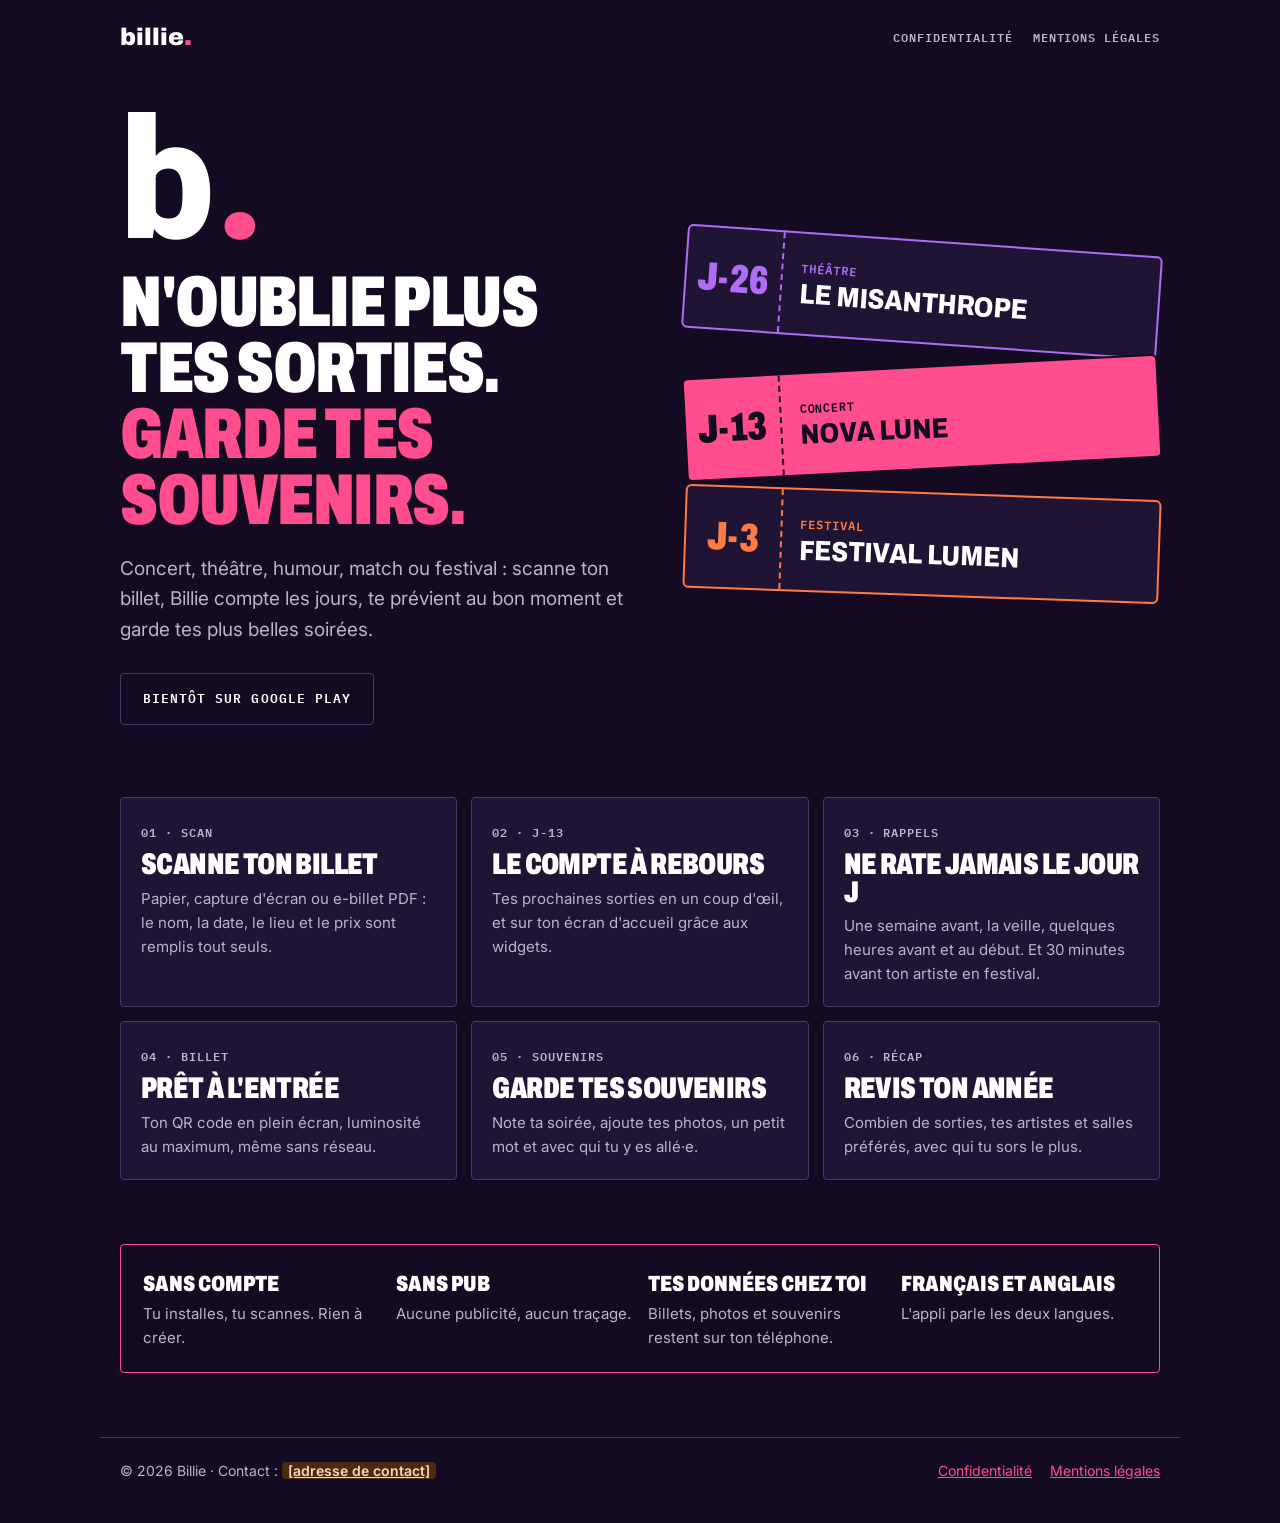
==== index.html @ ff2e1d65 "Add files via upload" ====
<!doctype html>
<html lang="fr">
<head>
<meta charset="utf-8">
<meta name="viewport" content="width=device-width, initial-scale=1">
<title>Billie : n'oublie plus tes sorties</title>
<meta name="description" content="Billie, l'appli Android pour scanner tes billets de concert, théâtre, humour, sport et festival : compte à rebours, rappels, widgets et souvenirs. Sans compte, sans pub, tes données restent sur ton téléphone.">
<meta property="og:title" content="Billie : n'oublie plus tes sorties">
<meta property="og:description" content="Scanne tes billets, suis le compte à rebours, garde tes souvenirs.">
<meta name="theme-color" content="#140B22">
<link rel="preconnect" href="https://fonts.googleapis.com">
<link rel="preconnect" href="https://fonts.gstatic.com" crossorigin>
<link rel="stylesheet" href="https://fonts.googleapis.com/css2?family=Archivo:wdth,wght@62..125,700..900&family=IBM+Plex+Mono:wght@600&family=Inter:wght@400;600&family=Roboto:wght@900&display=swap">
<link rel="icon" href="favicon.svg" type="image/svg+xml">
<link rel="stylesheet" href="style.css">
</head>
<body>
<header class="site">
  <a class="logo" href="./">billie<span>.</span></a>
  <nav aria-label="Navigation principale"><a href="confidentialite.html">Confidentialité</a><a href="mentions-legales.html">Mentions légales</a></nav>
</header>

<main>
  <section class="hero">
    <div>
      <p class="mark" aria-hidden="true">b<span class="dot">.</span></p>
      <h1 class="big">N'oublie plus tes sorties.<br><span class="dot">Garde tes souvenirs.</span></h1>
      <p class="lead">Concert, théâtre, humour, match ou festival : scanne ton billet, Billie compte les jours, te prévient au bon moment et garde tes plus belles soirées.</p>
      <span class="btn soon" aria-label="Bientôt disponible sur Google Play">Bientôt sur Google Play</span>
    </div>
    <div class="stubs" aria-hidden="true">
      <div class="stub s1"><span class="j">J-26</span><span class="t"><span class="cap">Théâtre</span><b>Le Misanthrope</b></span></div>
      <div class="stub s2 hot"><span class="j">J-13</span><span class="t"><span class="cap">Concert</span><b>Nova Lune</b></span></div>
      <div class="stub s3"><span class="j">J-3</span><span class="t"><span class="cap">Festival</span><b>Festival Lumen</b></span></div>
    </div>
  </section>

  <section class="features" aria-label="Fonctionnalités">
    <article class="feature"><span class="cap">01 · Scan</span><h2 class="big">Scanne ton billet</h2><p>Papier, capture d'écran ou e-billet PDF : le nom, la date, le lieu et le prix sont remplis tout seuls.</p></article>
    <article class="feature"><span class="cap">02 · J-13</span><h2 class="big">Le compte à rebours</h2><p>Tes prochaines sorties en un coup d'œil, et sur ton écran d'accueil grâce aux widgets.</p></article>
    <article class="feature"><span class="cap">03 · Rappels</span><h2 class="big">Ne rate jamais le jour J</h2><p>Une semaine avant, la veille, quelques heures avant et au début. Et 30 minutes avant ton artiste en festival.</p></article>
    <article class="feature"><span class="cap">04 · Billet</span><h2 class="big">Prêt à l'entrée</h2><p>Ton QR code en plein écran, luminosité au maximum, même sans réseau.</p></article>
    <article class="feature"><span class="cap">05 · Souvenirs</span><h2 class="big">Garde tes souvenirs</h2><p>Note ta soirée, ajoute tes photos, un petit mot et avec qui tu y es allé·e.</p></article>
    <article class="feature"><span class="cap">06 · Récap</span><h2 class="big">Revis ton année</h2><p>Combien de sorties, tes artistes et salles préférés, avec qui tu sors le plus.</p></article>
  </section>

  <section class="promise" aria-label="Nos engagements">
    <div>
      <p><strong>Sans compte</strong>Tu installes, tu scannes. Rien à créer.</p>
      <p><strong>Sans pub</strong>Aucune publicité, aucun traçage.</p>
      <p><strong>Tes données chez toi</strong>Billets, photos et souvenirs restent sur ton téléphone.</p>
      <p><strong>Français et anglais</strong>L'appli parle les deux langues.</p>
    </div>
  </section>
</main>

<footer class="site">
  <span>© 2026 Billie · Contact : <a class="todo" href="mailto:[adresse-de-contact]">[adresse de contact]</a></span>
  <nav aria-label="Liens légaux"><a href="confidentialite.html">Confidentialité</a><a href="mentions-legales.html">Mentions légales</a></nav>
</footer>
</body>
</html>
---- style.css ----
/* Billie : site vitrine (couleurs et polices de l'appli) */
:root{
  --bg:#140B22;--card:#1F1433;--line:#4A3868;--text:#FFFFFF;--muted:#BDB3CC;
  --pink:#FF4D8D;--violet:#B06CF5;--orange:#FF7A45;
  --display:"Archivo","Arial Narrow",sans-serif;--mono:"IBM Plex Mono",ui-monospace,monospace;
}
*{box-sizing:border-box}
html{scroll-behavior:smooth}
body{margin:0;background:var(--bg);color:var(--text);font-family:Inter,system-ui,-apple-system,"Segoe UI",sans-serif;line-height:1.6;font-size:17px}
a{color:var(--pink)}a:hover{color:#FF7AA8}
a:focus-visible,button:focus-visible{outline:2px solid var(--pink);outline-offset:3px;border-radius:4px}

/* En-tête commun */
header.site{display:flex;align-items:center;justify-content:space-between;gap:16px;flex-wrap:wrap;padding:18px 20px;max-width:1080px;margin:0 auto}
.logo{font-family:var(--display);font-weight:900;font-size:24px;color:var(--text);text-decoration:none}
.logo span,.dot{color:var(--pink)}
header.site nav{display:flex;gap:20px;flex-wrap:wrap}
header.site nav a{font-family:var(--mono);font-size:12px;font-weight:600;letter-spacing:.08em;text-transform:uppercase;color:var(--muted);text-decoration:none}
header.site nav a:hover,header.site nav a[aria-current]{color:var(--text)}

/* Titres façon billet */
.cap{font-family:var(--mono);font-size:12px;font-weight:600;letter-spacing:.08em;text-transform:uppercase;color:var(--muted)}
.big{font-family:var(--display);font-weight:900;font-stretch:70%;text-transform:uppercase;line-height:.92;letter-spacing:-.02em;margin:0}

/* Accueil */
.hero{max-width:1080px;margin:0 auto;padding:40px 20px 56px;display:grid;grid-template-columns:minmax(0,1.1fr) minmax(0,1fr);gap:40px;align-items:center}
.hero .mark{font-family:Roboto,Arial,sans-serif;font-weight:900;font-size:clamp(96px,16vw,168px);line-height:.8;margin:0 0 20px}
.hero h1{font-size:clamp(40px,7vw,72px)}
.hero .lead{color:var(--muted);font-size:19px;max-width:30em;margin:20px 0 28px}
.btn{display:inline-flex;align-items:center;gap:10px;min-height:52px;padding:0 22px;border-radius:4px;background:var(--pink);color:var(--bg);font-family:var(--mono);font-size:13px;font-weight:600;letter-spacing:.08em;text-transform:uppercase;text-decoration:none}
.btn:hover{color:var(--bg);background:#FF6FA3}
.btn.soon{background:transparent;color:var(--text);border:1.5px solid var(--line);cursor:default}
.stubs{position:relative;height:380px}
.stub{position:absolute;left:0;right:0;display:flex;min-height:104px;background:var(--card);border:2px solid var(--c);border-radius:6px;color:var(--text)}
.stub .j{width:96px;display:flex;align-items:center;justify-content:center;color:var(--c);font-family:var(--display);font-weight:900;font-stretch:70%;font-size:40px;border-right:2px dashed var(--c)}
.stub .t{padding:16px 18px;display:flex;flex-direction:column;justify-content:center;gap:2px}
.stub .t b{font-family:var(--display);font-weight:800;font-stretch:85%;font-size:28px;text-transform:uppercase;line-height:1}
.stub .t .cap{color:var(--c)}
.stub.hot{background:var(--pink);border-color:var(--bg);color:var(--bg)}
.stub.hot .j,.stub.hot .t .cap{color:var(--bg);border-color:var(--bg)}
.s1{--c:var(--violet);top:10px;transform:rotate(4deg)}
.s2{--c:var(--pink);top:136px;transform:rotate(-3deg)}
.s3{--c:var(--orange);top:262px;transform:rotate(2deg)}

.features{max-width:1080px;margin:0 auto;padding:16px 20px 64px;display:grid;grid-template-columns:repeat(auto-fit,minmax(300px,1fr));gap:14px}
.feature{background:var(--card);border:1.5px solid var(--line);border-radius:4px;padding:20px}
.feature h2{font-size:30px;margin:6px 0 8px}
.feature p{margin:0;color:var(--muted);font-size:15px}
.promise{max-width:1080px;margin:0 auto 64px;padding:0 20px}
.promise div{border:1.5px solid var(--pink);border-radius:4px;padding:22px;display:grid;grid-template-columns:repeat(auto-fit,minmax(200px,1fr));gap:16px}
.promise p{margin:0;color:var(--muted);font-size:15px}
.promise strong{display:block;color:var(--text);font-family:var(--display);font-weight:900;font-stretch:75%;text-transform:uppercase;font-size:22px}

/* Pages de texte (confidentialité, mentions) */
.wrap{max-width:760px;margin:0 auto;padding:24px 20px 64px}
.wrap h1{font-family:var(--display);font-weight:900;font-stretch:70%;text-transform:uppercase;font-size:clamp(40px,8vw,64px);line-height:.95;margin:16px 0 12px}
.wrap h2{font-family:var(--display);font-weight:900;font-stretch:80%;text-transform:uppercase;font-size:26px;margin:40px 0 8px;padding-top:14px;border-top:1.5px solid var(--line)}
.wrap h3{font-size:17px;margin:24px 0 4px}
.wrap p,.wrap li{color:var(--muted)}
strong{color:var(--text)}
.note{background:var(--card);border:1.5px solid var(--line);border-radius:4px;padding:14px 18px;font-size:15px}
.todo{background:#4A2A10;color:#FFD7B5;border-radius:4px;padding:0 6px;font-weight:600}

footer.site{max-width:1080px;margin:0 auto;padding:22px 20px 40px;border-top:1.5px solid var(--line);display:flex;justify-content:space-between;gap:12px;flex-wrap:wrap;font-size:14px;color:var(--muted)}
footer.site nav{display:flex;gap:18px;flex-wrap:wrap}

@media (max-width:760px){
  .hero{grid-template-columns:1fr;padding-top:16px}
  .stubs{height:360px;max-width:420px}
  .stub .t b{font-size:22px}
}
@media (prefers-reduced-motion:reduce){html{scroll-behavior:auto}}
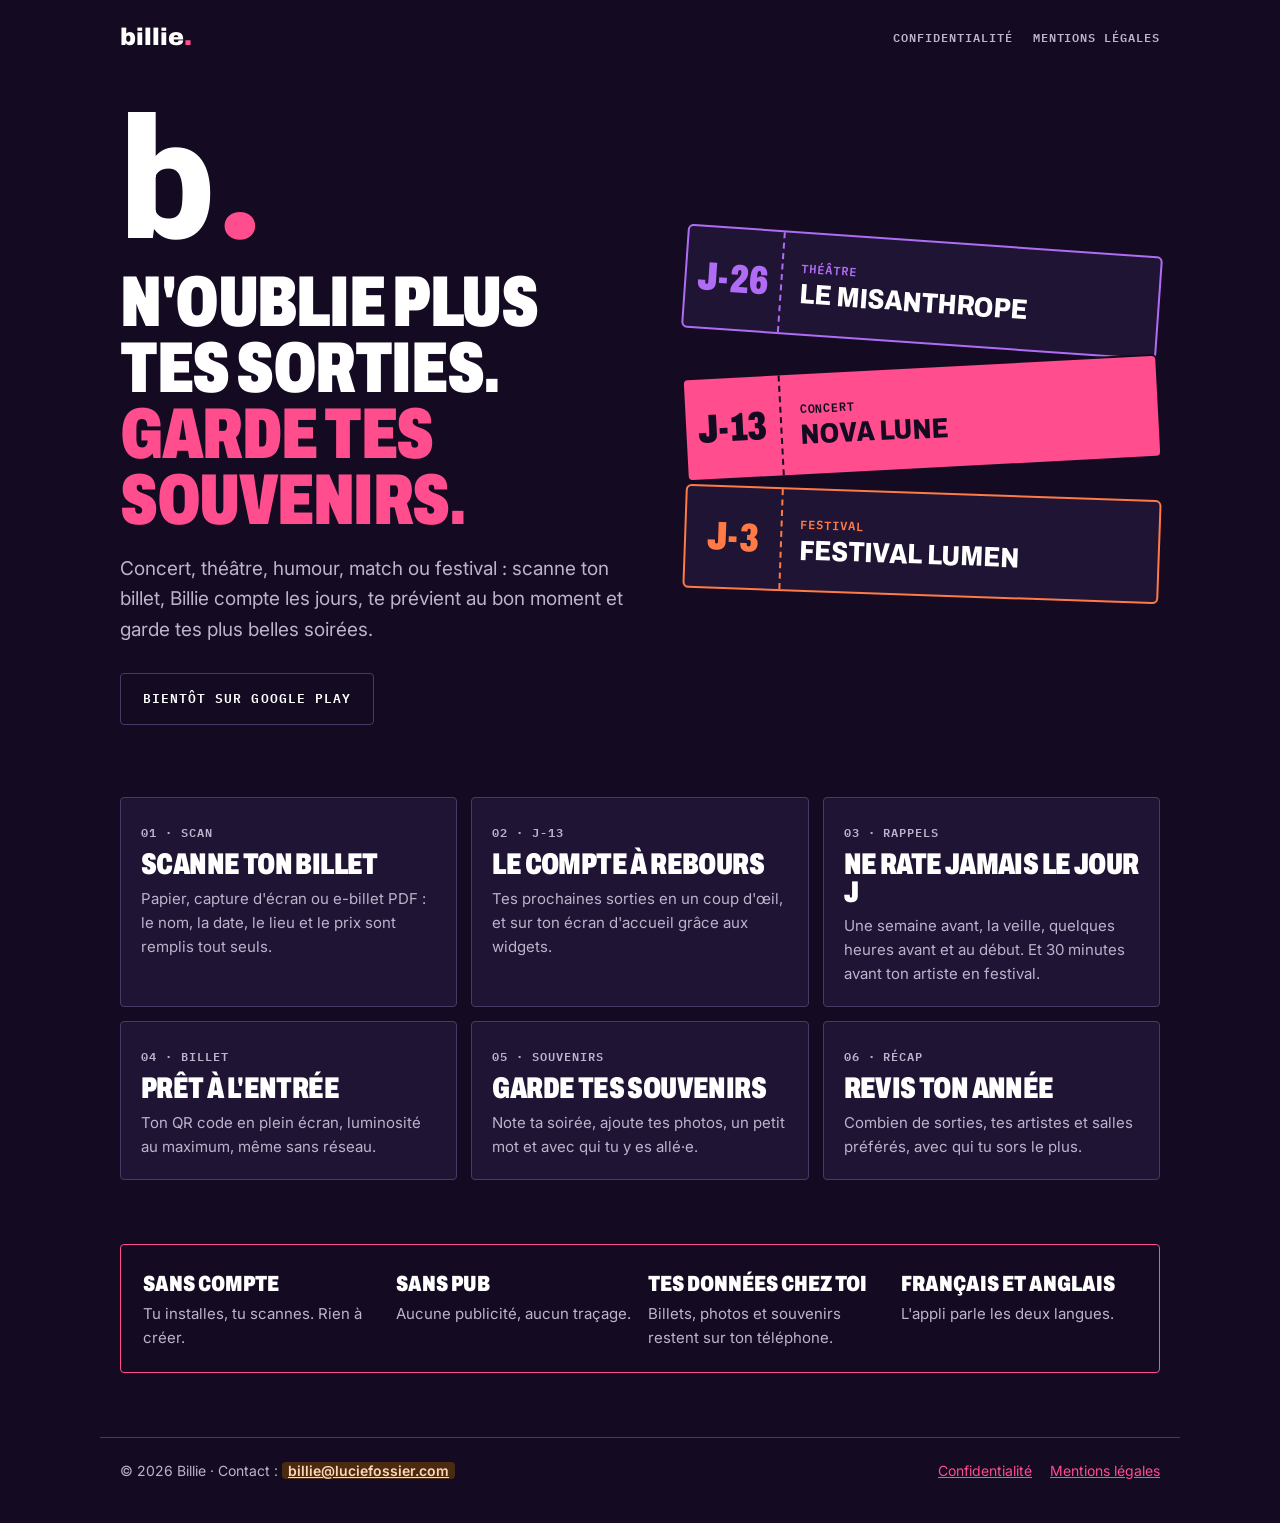
==== commit f136c48f: "Update contact email in footer" ====
--- a/index.html
+++ b/index.html
@@ -55,7 +55,7 @@
 </main>
 
 <footer class="site">
-  <span>© 2026 Billie · Contact : <a class="todo" href="mailto:[adresse-de-contact]">[adresse de contact]</a></span>
+  <span>© 2026 Billie · Contact : <a class="todo" href="mailto:billie@luciefossier.com">billie@luciefossier.com</a></span>
   <nav aria-label="Liens légaux"><a href="confidentialite.html">Confidentialité</a><a href="mentions-legales.html">Mentions légales</a></nav>
 </footer>
 </body>
